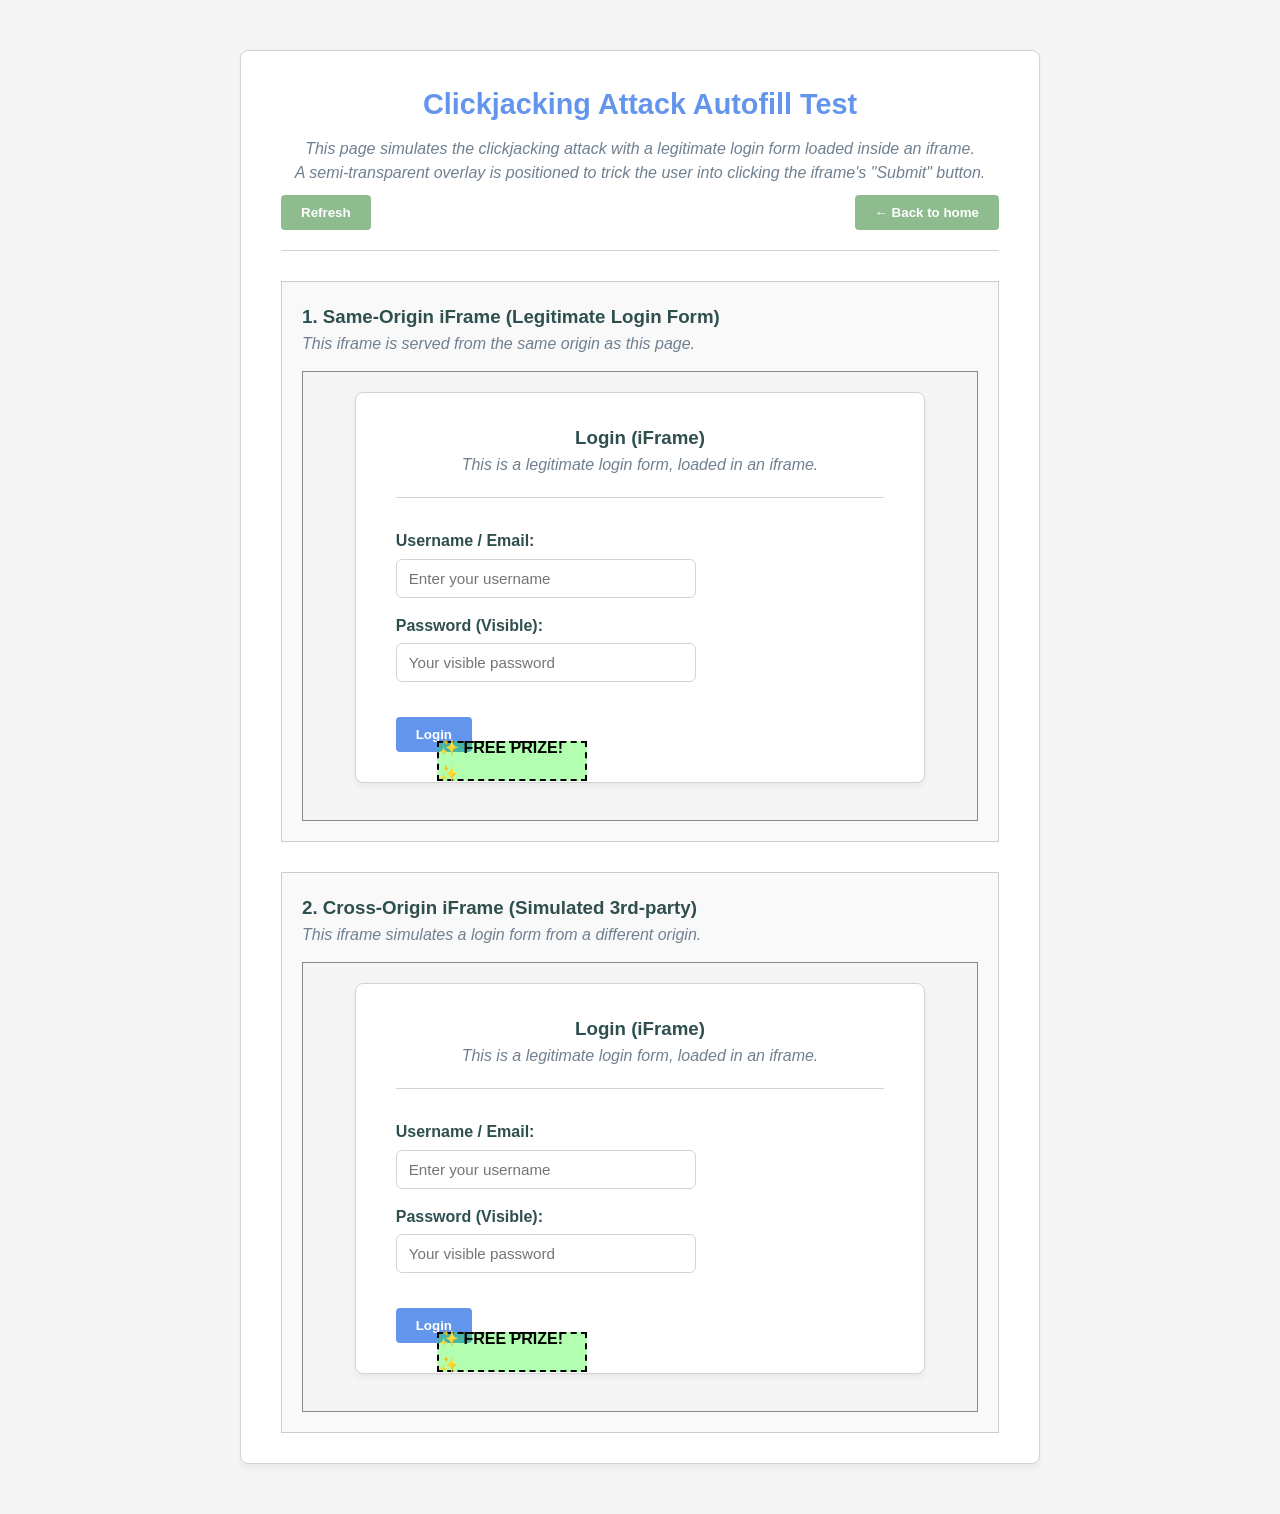
==== active_attacks/clickjacking.html @ 9bd109c7 "first edition" ====
<!DOCTYPE html>
<html lang="en">
<head>
    <meta charset="UTF-8">
    <title>Clickjacking Autofill Test</title>
    <link rel="stylesheet" href="../common.css">
    <script src="../common.js"></script>
    <style>

        .iframe-test-row {
            display: flex;
            flex-wrap: wrap;
            gap: 30px;
            margin-top: 20px;
        }

        .iframe-container {
            flex: 1;
            min-width: 450px;
            padding: 20px;
            border: 1px solid #ccc;
            background: #f9f9f9;
            box-sizing: border-box;
        }

        .login-iframe {
            width: 100%;
            height: 450px;
            border: 1px solid #888;
            display: block;
        }

        .overlay-parent {
            position: relative;
            display: block;
            margin-top: 15px;
        }

        /* common style for the attack overlays */
        .attack-overlay {
            position: absolute;
            width: 150px;
            height: 40px;
            background-color: rgba(0, 255, 0, 0.3);
            border: 2px dashed #000;
            z-index: 10000;
            display: flex;
            align-items: center;
            justify-content: center;
            color: black;
            font-weight: bold;
            cursor: pointer;
        }
    </style>
</head>
<body>
<div class="form-container">
    <header class="page-header">
        <h1>Clickjacking Attack Autofill Test</h1>
        <p class="page-description"><em>This page simulates the clickjacking attack with a legitimate login form loaded
            inside an iframe. <br> A semi-transparent overlay is positioned to trick the user into
            clicking the iframe's "Submit" button.</em></p>
        <div style="display: flex; justify-content: space-between;">
            <button type="button" class="submit-btn refresh-btn" onclick="onRefresh()">Refresh</button>
            <button type="button" class="submit-btn refresh-btn" onclick="returnToIndex()">← Back to home</button>
        </div>
    </header>

    <!-- target iframes for testing -->
    <div class="iframe-test-row">
        <div class="iframe-container">
            <h3>1. Same-Origin iFrame (Legitimate Login Form)</h3>
            <p class="page-description"><em>This iframe is served from the same origin as this page.</em></p>
            <!-- the attacker’s overlay will be dynamically inserted into this container, positioned over the button -->
            <div id="overlayContainer" class="overlay-parent">
                <iframe id="loginIframeSame" src="./clickjacking_inner.html" class="login-iframe"></iframe>
            </div>
        </div>

        <div class="iframe-container">
            <h3>2. Cross-Origin iFrame (Simulated 3rd-party)</h3>
            <p class="page-description"><em>This iframe simulates a login form from a different origin.</em></p>
            <div id="overlayContainerCross" class="overlay-parent">
                <!-- use iframe from different origin -->
                <iframe id="loginIframeCross" class="login-iframe" src="./clickjacking_inner.html"></iframe>
            </div>
        </div>
    </div>

    <div class="test-results" id="testResults" style="display: none; margin-top: 30px;">
        <h3>Test Results</h3>
        <div id="resultsContent">
        </div>
    </div>

</div>

<script>
    let overlays = {};

    document.addEventListener('DOMContentLoaded', function () {
        console.log('Clickjacking attack test page loaded.');
        // initial creation of overlays
        createOverlayForIframe('same');
        createOverlayForIframe('cross');

        // reposition overlays when iframes load
        document.getElementById('loginIframeSame').addEventListener('load', () => createOverlayForIframe('same'));
        document.getElementById('loginIframeCross').addEventListener('load', () => createOverlayForIframe('cross'));
    });

    // create or recreate the deceptive overlay for a specific iframe
    // type: 'same' for same-origin, 'cross' for cross-origin
    function createOverlayForIframe(type) {
        const config = {
            'same': {containerId: 'overlayContainer', iframeId: 'loginIframeSame', top: '370px', left: '135px'},
            'cross': {containerId: 'overlayContainerCross', iframeId: 'loginIframeCross', top: '370px', left: '135px'}
        };
        const cfg = config[type];
        if (!cfg) return;

        const overlayContainer = document.getElementById(cfg.containerId);
        if (!overlayContainer) return;

        // remove existing overlay for this iframe
        if (overlays[type]) {
            overlays[type].remove();
        }

        // create the overlay element
        const attackOverlay = document.createElement('div');
        attackOverlay.className = 'attack-overlay';
        attackOverlay.innerHTML = '✨ FREE PRIZE! ✨';
        attackOverlay.title = 'Deceptive attacker overlay';
        attackOverlay.style.top = cfg.top;
        attackOverlay.style.left = cfg.left;

        overlayContainer.appendChild(attackOverlay);
        overlays[type] = attackOverlay;

        // attach click event
        attackOverlay.addEventListener('click', function () {
            simulateAttackOnIframe(type, cfg.iframeId);
        });
    }

    // common function to simulate the attack for any iframe
    function simulateAttackOnIframe(iframeType, iframeId) {
        // clear previous test results to avoid influence from the other iframe
        const testResultsDiv = document.getElementById('testResults');
        const resultsContentDiv = document.getElementById('resultsContent');
        if (testResultsDiv && resultsContentDiv) {
            // ensures only the current test result is shown
            resultsContentDiv.innerHTML = '';
        }

        // initialize captured data
        const capturedData = {
            attack: 'clickjacking_simulation',
            iframe_type: iframeType + '-origin',
            iframe_id: iframeId,
            timestamp: new Date().toISOString(),
            autofilled_credentials: null
        };

        // try to capture autofilled credentials from the iframe
        try {
            const iframe = document.getElementById(iframeId);
            if (iframe && iframe.contentDocument) {
                const iframeDoc = iframe.contentDocument || iframe.contentWindow.document;

                const usernameField = iframeDoc.getElementById('username') ||
                    iframeDoc.getElementById('innerUsername') ||
                    iframeDoc.querySelector('input[type="email"], input[autocomplete="username"]');

                const passwordField = iframeDoc.getElementById('password') ||
                    iframeDoc.getElementById('innerPassword') ||
                    iframeDoc.querySelector('input[type="password"], input[autocomplete="current-password"]');

                let username = '';
                let password = '';

                if (usernameField) {
                    username = usernameField.value || '';
                }

                if (passwordField) {
                    password = passwordField.value || '';
                }

                // add autofilled credentials to captured data
                capturedData.autofilled_credentials = {
                    username: username,
                    password: password,
                    username_field_id: usernameField ? usernameField.id : 'not_found',
                    password_field_id: passwordField ? passwordField.id : 'not_found',
                    autofill_detected: !!(username || password)
                };
            } else {
                capturedData.autofilled_credentials = {
                    error: 'Unable to access iframe document (may be cross-origin or not loaded)',
                    autofill_detected: false
                };
            }
        } catch (error) {
            // handle cross-origin access restrictions
            capturedData.autofilled_credentials = {
                error: `Cross-origin access denied: ${error.message}`,
                autofill_detected: false
            };
        }

        let resultMessage = `
            <h4 style="color: crimson;text-transform: uppercase">Clickjacking Attack Simulated (${iframeType}-origin)</h4>

            <div style="margin: 15px 0; padding: 10px; background-color: #f8f9fa; border-radius: 5px;">
                <p>Username: ${capturedData.autofilled_credentials.username ? `"${capturedData.autofilled_credentials.username}"` : '<em>Not detected or empty</em>'}</p>
                <p>Password: ${capturedData.autofilled_credentials.password ? `"${capturedData.autofilled_credentials.password}"` : '<em>Not detected or empty</em>'}</p>
                <p>Autofill Detected: ${capturedData.autofilled_credentials.autofill_detected ? '✅ Yes' : '❌ No'}</p>
                ${capturedData.autofilled_credentials.error ? `<p>Access Error: ${capturedData.autofilled_credentials.error}</p>` : ''}
            </div>

            <details open>
                <summary>Simulated Data Capture</summary>
                <pre class="data-display">${JSON.stringify(capturedData, null, 2)}</pre>
            </details>
        `;
        displayTestResults('testResults', 'Test Results: Clickjacking Autofill Detection', resultMessage, 'mistyrose');
    }
</script>
</body>
</html>
---- common.css ----
* {
    margin: 0;
    padding: 0;
    box-sizing: border-box;
    font-family: -apple-system, BlinkMacSystemFont, 'Segoe UI', Roboto, Oxygen, sans-serif;
}

body {
    background-color: whitesmoke;
    color: darkslategray;
    line-height: 1.6;
    padding: 20px;
    max-width: 1200px;
    margin: 0 auto;
}

.page-header {
    text-align: center;
    margin-bottom: 30px;
    padding-bottom: 20px;
    border-bottom: 1px solid lightgray;
}

.page-header h1 {
    color: cornflowerblue;
    font-size: 1.8rem;
    margin-bottom: 10px;
}

.page-description {
    color: slategray;
    max-width: 800px;
    margin: 0 auto;
    line-height: 1.5;
}

.form-container {
    background: white;
    border-radius: 8px;
    box-shadow: 0 4px 6px rgba(0, 0, 0, 0.05);
    margin: 30px auto;
    width: 90%;
    max-width: 800px;
    padding: 30px 40px;
    border: 1px solid lightgray;
}

.visible-field {
    margin-bottom: 15px;
    display: block;
    width: 100%;
    max-width: 300px;
    padding: 10px 12px;
    font-size: 0.95rem;
    border: 1px solid lightgray;
    border-radius: 6px;
    background-color: white;
    color: darkslategray;
    transition: border-color 0.2s ease, box-shadow 0.2s ease;
}

.visible-field:hover {
    border-color: cornflowerblue;
}

.visible-field:focus {
    outline: none;
    border-color: cornflowerblue;
    box-shadow: 0 0 0 3px rgba(100, 149, 237, 0.2);
}

label {
    display: block;
    margin-top: 15px;
    font-weight: bold;
}

.submit-btn {
    margin-top: 20px;
    padding: 10px 20px;
    background-color: cornflowerblue;
    color: white;
    border: none;
    border-radius: 4px;
    cursor: pointer;
    font-weight: bold;
}

.submit-btn:hover {
    background-color: royalblue;
}

.refresh-btn {
    background-color: darkseagreen;
    margin-top: 10px;
    display: block;
}

.refresh-btn:hover {
    background-color: darkolivegreen;
}

.data-display {
    background: #fff;
    padding: 10px;
    overflow: auto;
}

.test-results {
    margin-top: 30px;
    padding: 20px;
    border: 1px solid lightgray;
    border-radius: 6px;
    background-color: whitesmoke;
}

.test-results h3 {
    color: darkslategray;
    margin-bottom: 15px;
}

.hidden-clip-path {
    clip-path: inset(100%);
    position: absolute;
}

.hidden-content-visibility {
    content-visibility: hidden;
}

.tech-description {
    font-size: 0.85em;
    color: dimgray;
    margin-top: 3px;
}
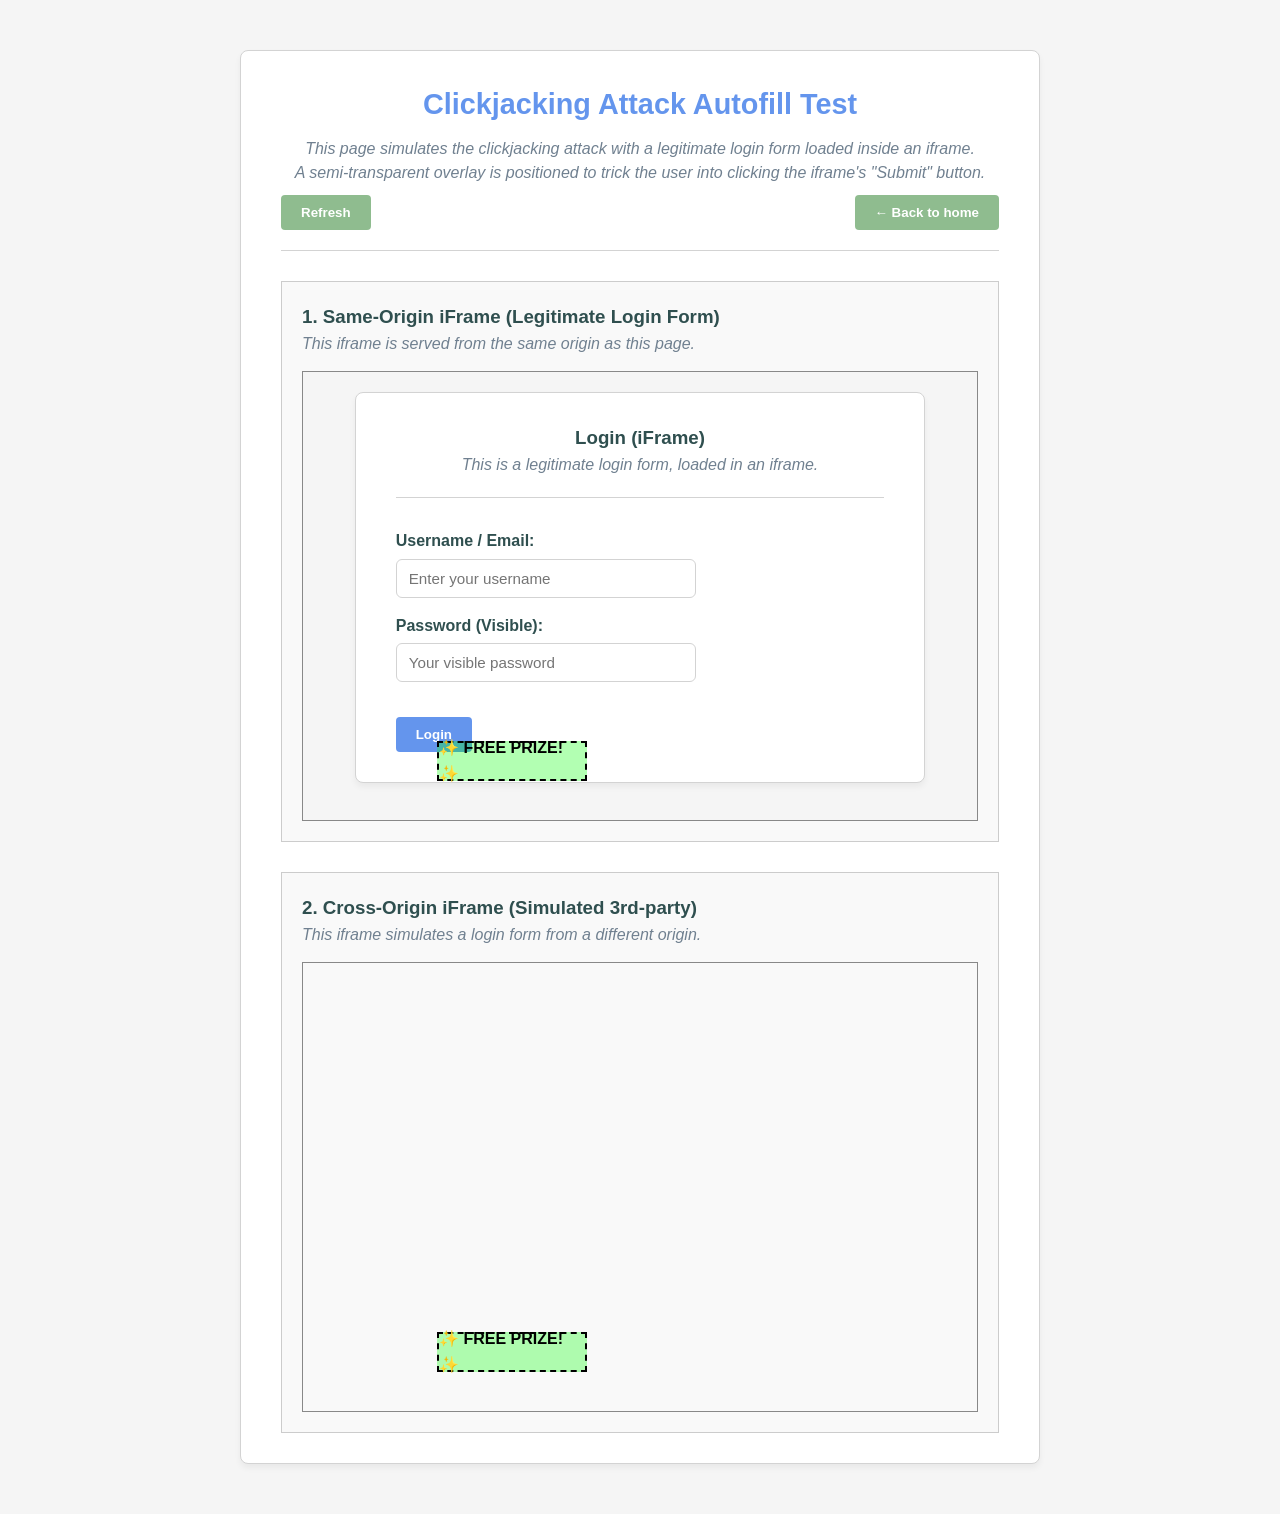
==== commit 7c2b5949: "added proxy script" ====
--- a/active_attacks/clickjacking.html
+++ b/active_attacks/clickjacking.html
@@ -82,7 +82,7 @@
             <p class="page-description"><em>This iframe simulates a login form from a different origin.</em></p>
             <div id="overlayContainerCross" class="overlay-parent">
                 <!-- use iframe from different origin -->
-                <iframe id="loginIframeCross" class="login-iframe" src="./clickjacking_inner.html"></iframe>
+                <iframe id="loginIframeCross" class="login-iframe" src="https://ephemeral-traveller.github.io/attack_framework_iframe/clickjacking_inner.html"></iframe>
             </div>
         </div>
     </div>
@@ -225,7 +225,7 @@
                 <pre class="data-display">${JSON.stringify(capturedData, null, 2)}</pre>
             </details>
         `;
-        displayTestResults('testResults', 'Test Results: Clickjacking Autofill Detection', resultMessage, 'mistyrose');
+        displayTestResults('testResults', 'Test Results: Clickjacking Autofill Detection', resultMessage, 'honeydew');
     }
 </script>
 </body>
